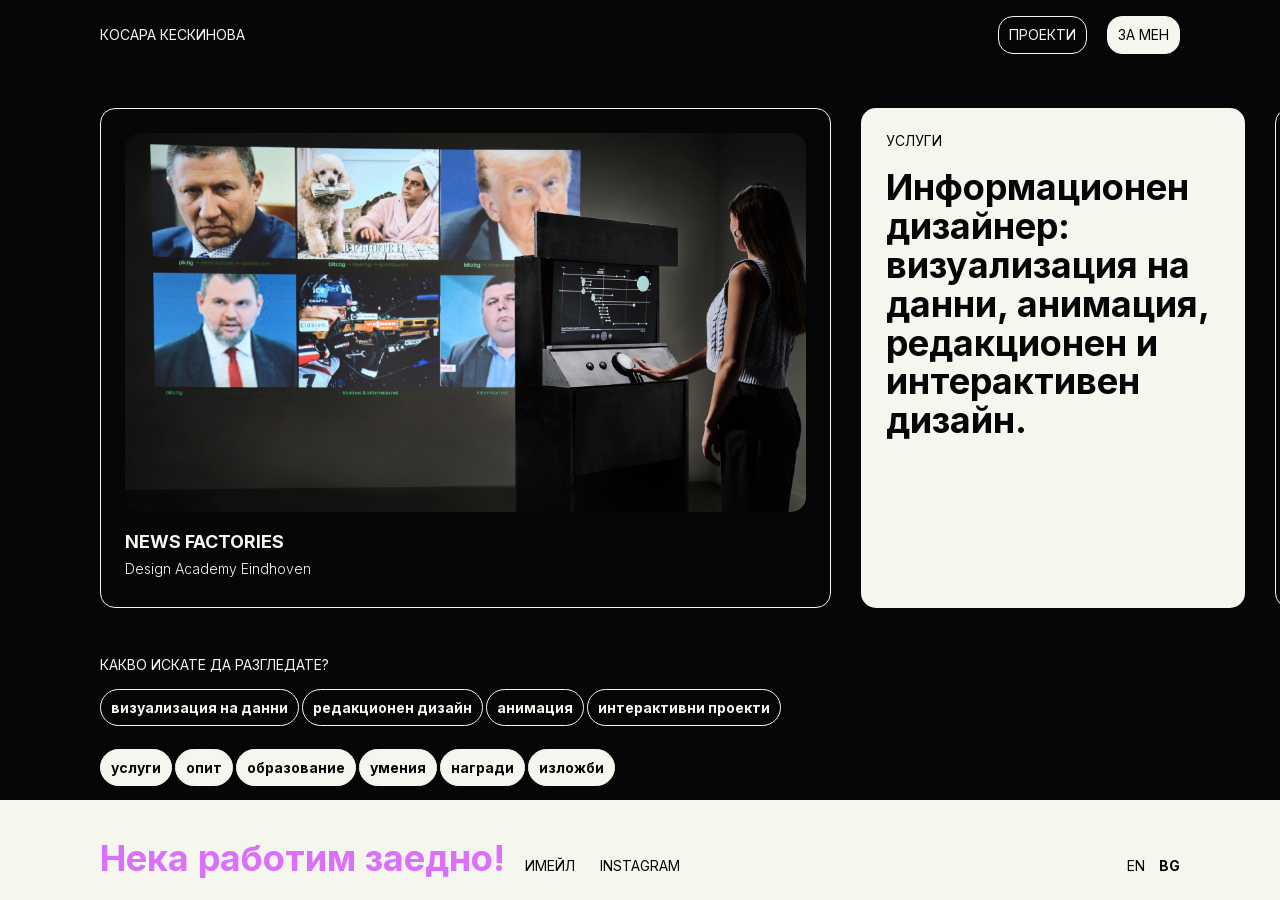
==== bg/index.html @ b7eaf853 "Add the Bulgarian version and latest site updates - Bulgarian pages at /bg/ with an EN/BG switch in " ====
<!doctype html>
<html lang="bg">
<head>
  <meta charset="utf-8">
  <base href="../">
  <meta name="viewport" content="width=device-width, initial-scale=1, viewport-fit=cover">
  <title data-t>Kosara Keskinova — Information designer</title>
  <meta name="description" data-t-content content="Kosara Keskinova is an information designer doing data visualisation, motion, editorial and interactive design.">
  <meta name="theme-color" content="#060606">
  <meta property="og:type" content="website">
  <meta property="og:title" data-t-content content="Kosara Keskinova — Information designer">
  <meta property="og:description" data-t-content content="Data visualisation, motion, editorial and interactive design.">
  <meta property="og:image" content="assets/images/project-01-01.jpg">
  <link rel="icon" type="image/png" href="assets/images/favicon.png">
  <link rel="preload" href="assets/fonts/inter-latin.woff2" as="font" type="font/woff2" crossorigin>
  <link rel="stylesheet" href="css/fonts.css">
  <link rel="stylesheet" href="css/style.css">
</head>
<body class="home">
  <a class="skip-link" href="#strip" data-t>Skip to content</a>

  <header class="site-header" id="siteHeader">
    <a class="site-name" href="bg/index.html">Kosara Keskinova</a>
    <nav class="nav" aria-label="Main" data-t-label>
      <button class="nav-pill" type="button" data-view="projects" aria-pressed="false"><span data-t>projects</span></button>
      <button class="nav-pill" type="button" data-view="about" aria-pressed="false"><span data-t>about</span></button>
    </nav>
  </header>

  <main class="strip" id="strip" aria-label="Projects and about" tabindex="-1">
    <div class="strip-inner" id="stripInner"></div>
  </main>

  <section class="filters" id="filters" aria-labelledby="filtersLabel">
    <div class="filters-head">
      <h2 class="filters-label" id="filtersLabel" data-t>What would you like to explore?</h2>
      <span class="explore-count" aria-hidden="true" hidden></span>
      <p class="sr-only" id="filtersStatus" aria-live="polite"></p>
    </div>
    <div class="filter-row" data-group="projects" role="group" aria-label="Projects" data-t-label></div>
    <div class="filter-row" data-group="about" role="group" aria-label="About" data-t-label></div>
  </section>

  <footer class="site-footer" id="siteFooter"></footer>

  <script src="content/content.js"></script>
  <script src="content/content.bg.js"></script>
  <script src="js/site.js"></script>
  <script src="js/home.js"></script>
</body>
</html>
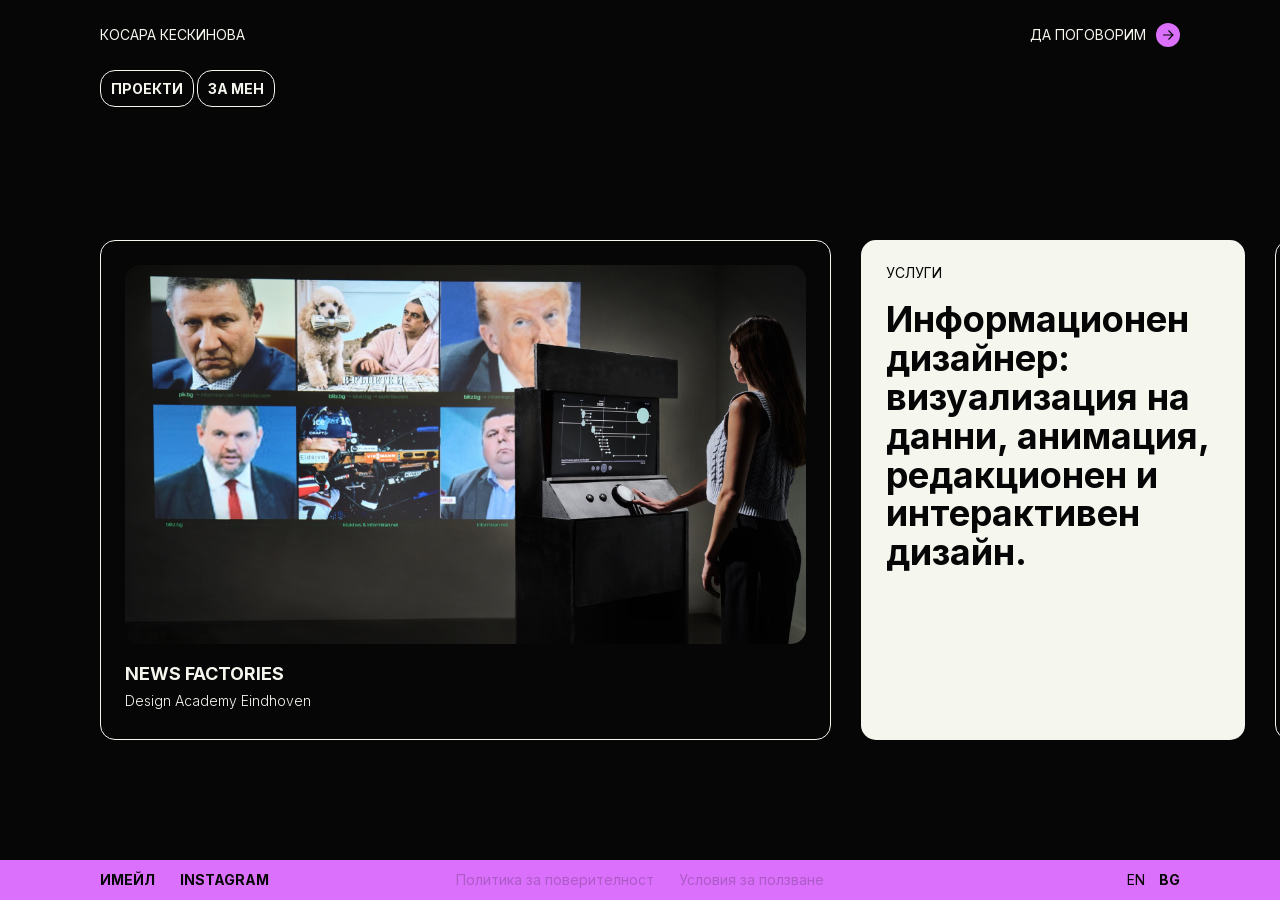
==== commit 5e77db00: "Redesign navigation and footer Move Projects and About under the name, with project filters that ope" ====
--- a/bg/index.html
+++ b/bg/index.html
@@ -21,25 +21,20 @@
 
   <header class="site-header" id="siteHeader">
     <a class="site-name" href="bg/index.html">Kosara Keskinova</a>
+  </header>
+
+  <div class="page-bar" id="pageBar">
     <nav class="nav" aria-label="Main" data-t-label>
       <button class="nav-pill" type="button" data-view="projects" aria-pressed="false"><span data-t>projects</span></button>
       <button class="nav-pill" type="button" data-view="about" aria-pressed="false"><span data-t>about</span></button>
     </nav>
-  </header>
+    <div class="filter-row" data-group="projects" role="group" aria-label="Projects" data-t-label hidden></div>
+    <p class="sr-only" id="filtersStatus" aria-live="polite"></p>
+  </div>
 
   <main class="strip" id="strip" aria-label="Projects and about" tabindex="-1">
     <div class="strip-inner" id="stripInner"></div>
   </main>
-
-  <section class="filters" id="filters" aria-labelledby="filtersLabel">
-    <div class="filters-head">
-      <h2 class="filters-label" id="filtersLabel" data-t>What would you like to explore?</h2>
-      <span class="explore-count" aria-hidden="true" hidden></span>
-      <p class="sr-only" id="filtersStatus" aria-live="polite"></p>
-    </div>
-    <div class="filter-row" data-group="projects" role="group" aria-label="Projects" data-t-label></div>
-    <div class="filter-row" data-group="about" role="group" aria-label="About" data-t-label></div>
-  </section>
 
   <footer class="site-footer" id="siteFooter"></footer>
 
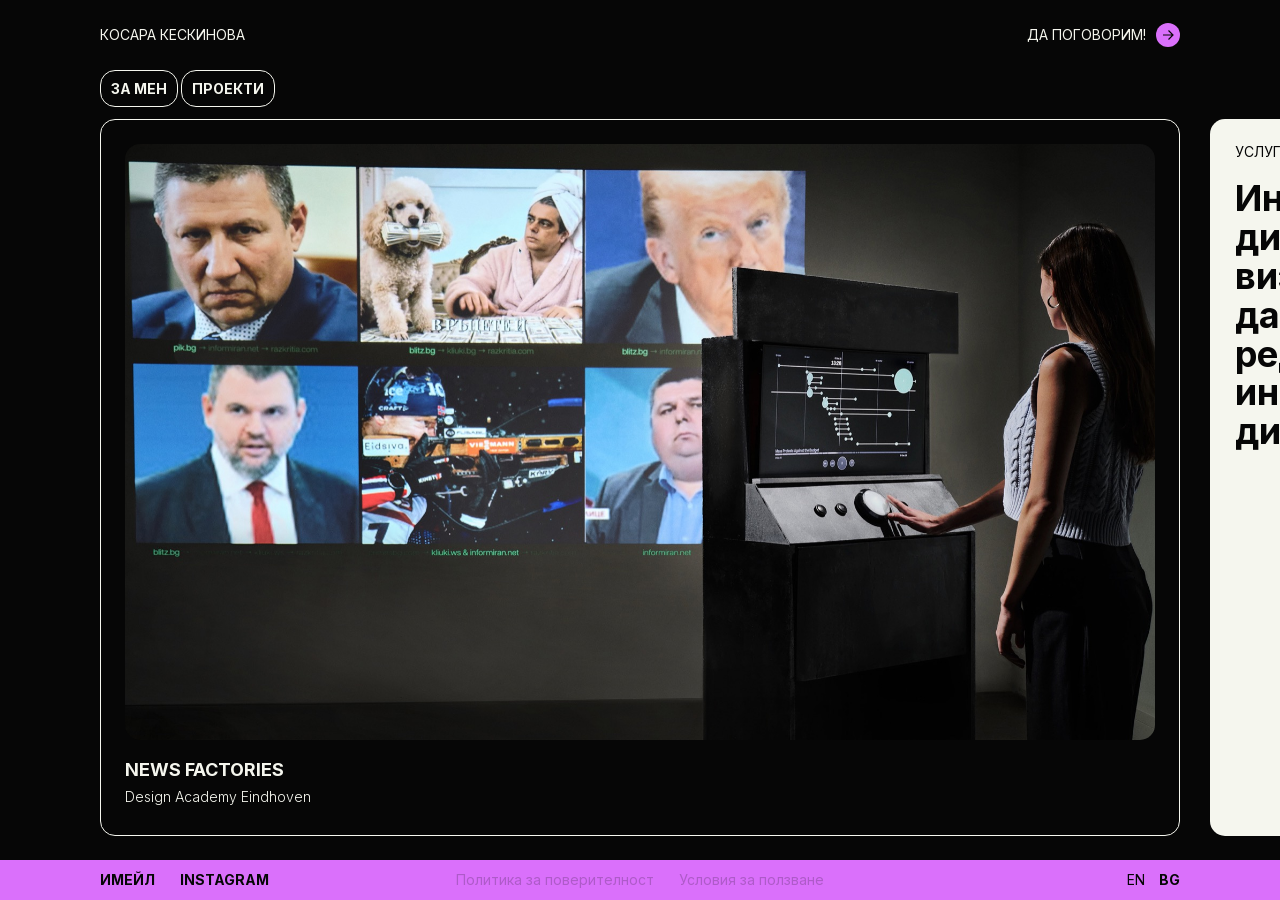
==== commit eece8670: "Enlarge cards and add scrolling stars to about cards Put About before Projects with the filters besi" ====
--- a/bg/index.html
+++ b/bg/index.html
@@ -25,8 +25,8 @@
 
   <div class="page-bar" id="pageBar">
     <nav class="nav" aria-label="Main" data-t-label>
+      <button class="nav-pill" type="button" data-view="about" aria-pressed="false"><span data-t>about</span></button>
       <button class="nav-pill" type="button" data-view="projects" aria-pressed="false"><span data-t>projects</span></button>
-      <button class="nav-pill" type="button" data-view="about" aria-pressed="false"><span data-t>about</span></button>
     </nav>
     <div class="filter-row" data-group="projects" role="group" aria-label="Projects" data-t-label hidden></div>
     <p class="sr-only" id="filtersStatus" aria-live="polite"></p>
